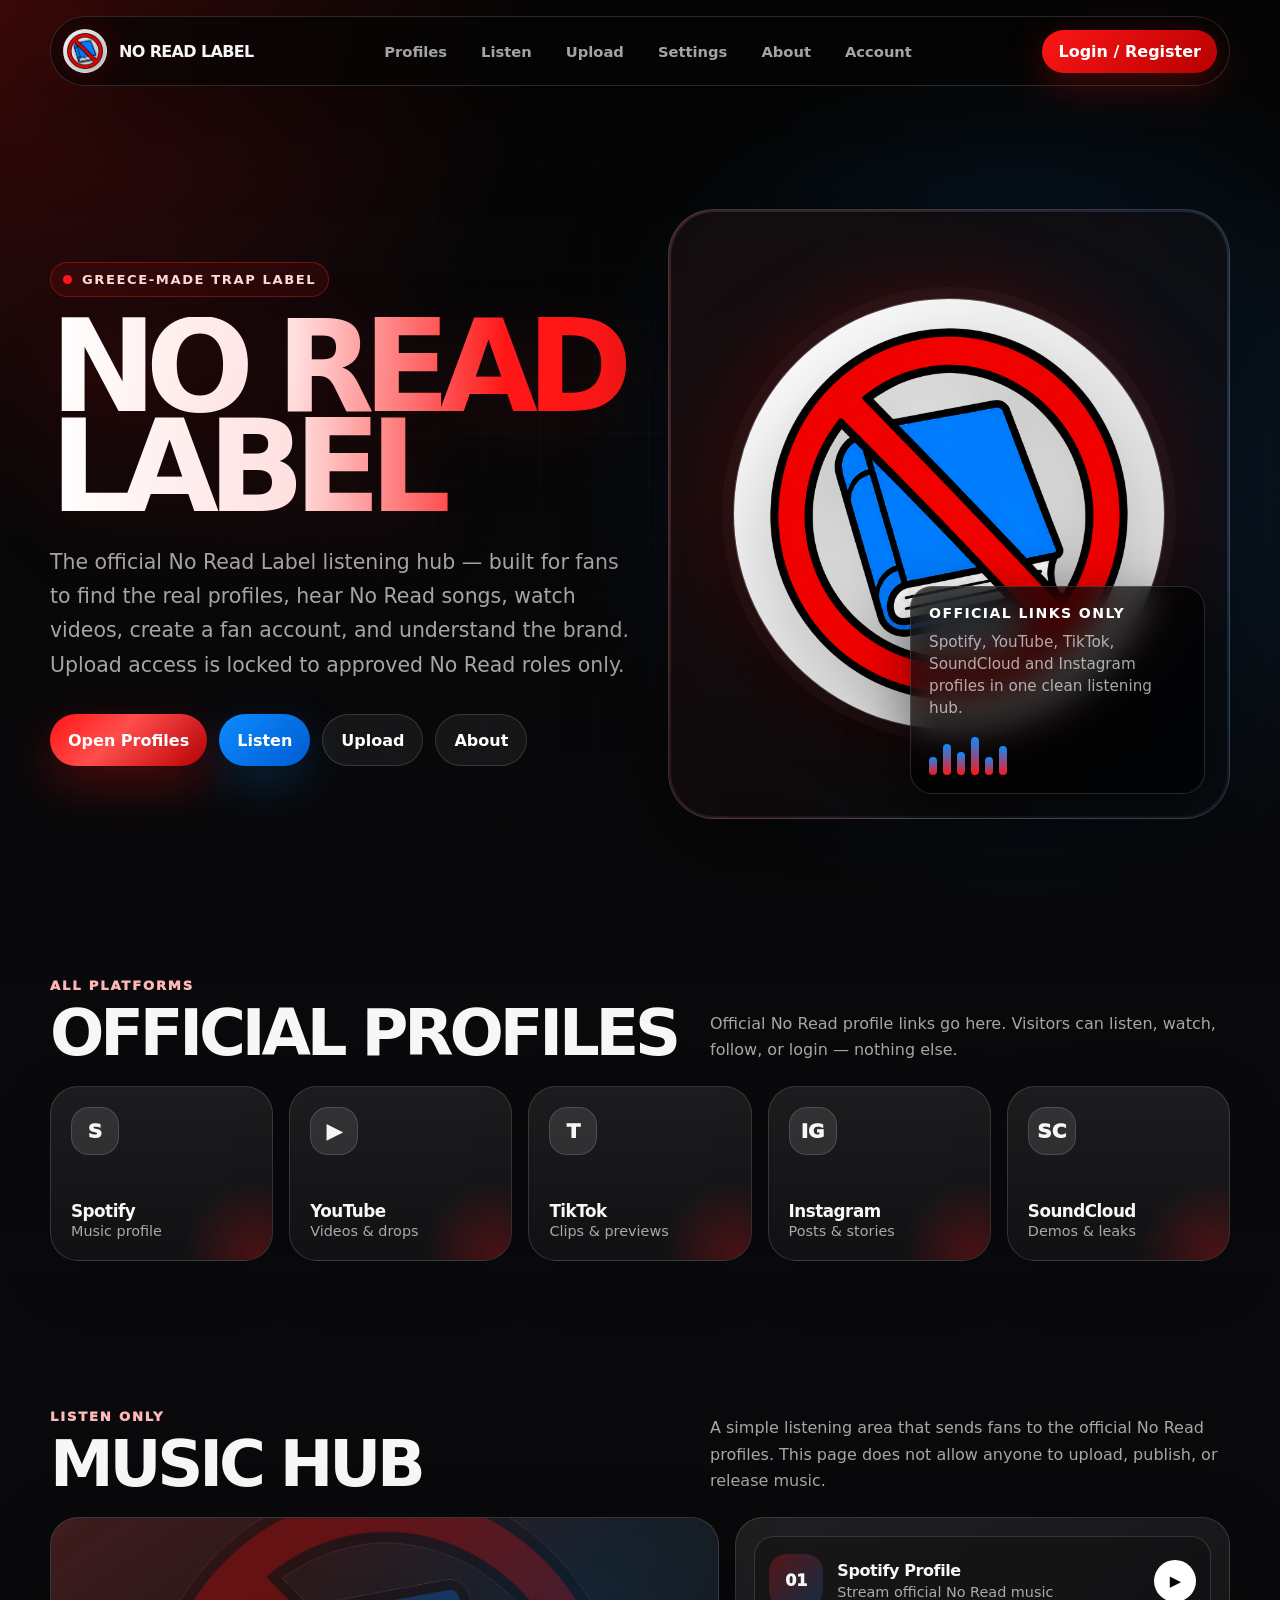
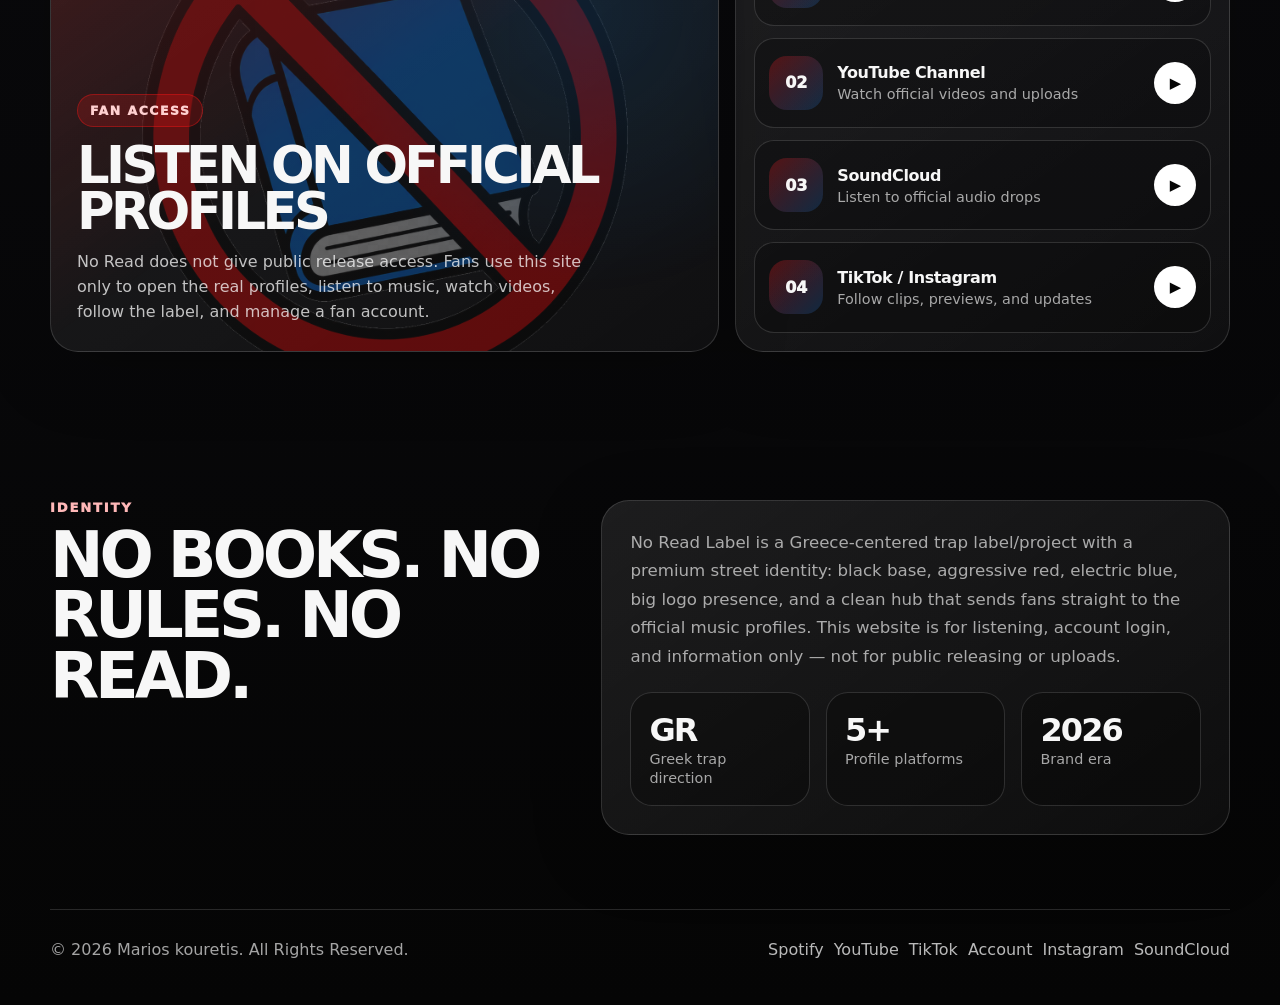
==== index.html @ b24e2988 "Initial commit" ====
<!DOCTYPE html>
<html lang="en">
<head>
  <meta charset="UTF-8" />
  <meta name="viewport" content="width=device-width, initial-scale=1.0" />
  <title>No Read Label — Official</title>
  <meta name="description" content="No Read Label — Greek trap music label. Music, videos, listening links, about info, and fan accounts." />
  <style>
    :root {
      --bg: #050505;
      --bg-2: #0d0d10;
      --panel: rgba(255, 255, 255, 0.06);
      --panel-strong: rgba(255, 255, 255, 0.10);
      --text: #f7f7f7;
      --muted: rgba(247, 247, 247, 0.66);
      --line: rgba(255, 255, 255, 0.14);
      --red: #ff1616;
      --red-2: #b60000;
      --blue: #0c8cff;
      --blue-2: #005bd1;
      --shadow: 0 25px 90px rgba(0, 0, 0, 0.5);
      --radius: 28px;
      --max: 1180px;
    }

    * {
      box-sizing: border-box;
      margin: 0;
      padding: 0;
    }

    html {
      scroll-behavior: smooth;
    }

    body {
      min-height: 100vh;
      font-family: Inter, ui-sans-serif, system-ui, -apple-system, BlinkMacSystemFont, "Segoe UI", sans-serif;
      background:
        radial-gradient(circle at top left, rgba(255, 22, 22, 0.22), transparent 34rem),
        radial-gradient(circle at 80% 18%, rgba(12, 140, 255, 0.20), transparent 28rem),
        linear-gradient(180deg, #050505 0%, #0a0a0d 48%, #050505 100%);
      color: var(--text);
      overflow-x: hidden;
    }

    body::before {
      content: "";
      position: fixed;
      inset: 0;
      pointer-events: none;
      background:
        linear-gradient(rgba(255,255,255,0.03) 1px, transparent 1px),
        linear-gradient(90deg, rgba(255,255,255,0.03) 1px, transparent 1px);
      background-size: 54px 54px;
      mask-image: radial-gradient(circle at center, black 0%, transparent 74%);
      opacity: 0.75;
    }

    a {
      color: inherit;
      text-decoration: none;
    }

    .site-shell {
      width: min(var(--max), calc(100% - 32px));
      margin: 0 auto;
      position: relative;
      z-index: 1;
    }

    .nav {
      position: sticky;
      top: 16px;
      z-index: 30;
      display: flex;
      align-items: center;
      justify-content: space-between;
      gap: 18px;
      margin-top: 16px;
      padding: 12px;
      border: 1px solid var(--line);
      border-radius: 999px;
      background: rgba(5, 5, 5, 0.72);
      box-shadow: var(--shadow);
      backdrop-filter: blur(18px);
    }

    .brand {
      display: flex;
      align-items: center;
      gap: 12px;
      font-weight: 900;
      letter-spacing: -0.04em;
      text-transform: uppercase;
    }

    .brand-mark {
      width: 44px;
      height: 44px;
      display: grid;
      place-items: center;
      overflow: hidden;
      border-radius: 50%;
      background: linear-gradient(135deg, rgba(255,255,255,0.95), rgba(255,255,255,0.72));
      border: 1px solid rgba(255, 255, 255, 0.28);
      box-shadow: 0 0 35px rgba(255, 22, 22, 0.20);
    }

    .brand-mark img {
      width: 88%;
      height: 88%;
      object-fit: contain;
    }

    .nav-links {
      display: flex;
      align-items: center;
      gap: 6px;
    }

    .nav-links a {
      padding: 11px 14px;
      border-radius: 999px;
      color: var(--muted);
      font-size: 0.92rem;
      font-weight: 700;
      transition: 180ms ease;
    }

    .nav-links a:hover {
      color: #fff;
      background: var(--panel-strong);
    }

    .nav-cta {
      padding: 12px 16px;
      border-radius: 999px;
      background: linear-gradient(135deg, var(--red), var(--red-2));
      color: white;
      font-weight: 900;
      box-shadow: 0 12px 40px rgba(255, 22, 22, 0.27);
    }

    .hero {
      min-height: calc(100vh - 82px);
      display: grid;
      grid-template-columns: 1.02fr 0.98fr;
      align-items: center;
      gap: 34px;
      padding: 84px 0 46px;
    }

    .eyebrow {
      display: inline-flex;
      align-items: center;
      gap: 10px;
      width: fit-content;
      margin-bottom: 20px;
      padding: 9px 12px;
      border: 1px solid rgba(255, 22, 22, 0.40);
      border-radius: 999px;
      background: rgba(255, 22, 22, 0.09);
      color: #ffd8d8;
      font-size: 0.82rem;
      font-weight: 900;
      letter-spacing: 0.12em;
      text-transform: uppercase;
    }

    .pulse {
      width: 9px;
      height: 9px;
      border-radius: 50%;
      background: var(--red);
      box-shadow: 0 0 0 0 rgba(255, 22, 22, 0.65);
      animation: pulse 1.8s infinite;
    }

    @keyframes pulse {
      70% { box-shadow: 0 0 0 13px rgba(255, 22, 22, 0); }
      100% { box-shadow: 0 0 0 0 rgba(255, 22, 22, 0); }
    }

    h1 {
      font-size: clamp(4rem, 10vw, 9rem);
      line-height: 0.78;
      letter-spacing: -0.09em;
      text-transform: uppercase;
      text-wrap: balance;
    }

    .hero h1 span {
      display: block;
      background: linear-gradient(90deg, #fff, #ffdfdf 42%, #ff1717 78%);
      -webkit-background-clip: text;
      background-clip: text;
      color: transparent;
      filter: drop-shadow(0 18px 35px rgba(255, 22, 22, 0.10));
    }

    .hero-copy {
      max-width: 650px;
      margin-top: 28px;
      color: var(--muted);
      font-size: clamp(1.05rem, 2vw, 1.28rem);
      line-height: 1.68;
    }

    .hero-actions {
      display: flex;
      flex-wrap: wrap;
      gap: 12px;
      margin-top: 32px;
    }

    .btn {
      display: inline-flex;
      align-items: center;
      justify-content: center;
      gap: 10px;
      min-height: 52px;
      padding: 0 18px;
      border: 1px solid var(--line);
      border-radius: 999px;
      background: var(--panel);
      color: #fff;
      font-weight: 900;
      transition: transform 180ms ease, background 180ms ease, border 180ms ease;
    }

    .btn:hover {
      transform: translateY(-2px);
      background: var(--panel-strong);
      border-color: rgba(255, 255, 255, 0.24);
    }

    .btn.primary {
      border: 0;
      background: linear-gradient(135deg, var(--red), #ff4d4d 42%, var(--red-2));
      box-shadow: 0 18px 48px rgba(255, 22, 22, 0.28);
    }

    .btn.blue {
      border: 0;
      background: linear-gradient(135deg, var(--blue), var(--blue-2));
      box-shadow: 0 18px 48px rgba(12, 140, 255, 0.20);
    }

    .hero-card {
      position: relative;
      min-height: 610px;
      display: grid;
      place-items: center;
      padding: 28px;
      border: 1px solid var(--line);
      border-radius: calc(var(--radius) + 18px);
      background:
        linear-gradient(135deg, rgba(255,255,255,0.10), rgba(255,255,255,0.025)),
        radial-gradient(circle at 50% 35%, rgba(255, 22, 22, 0.21), transparent 25rem);
      box-shadow: var(--shadow);
      overflow: hidden;
    }

    .hero-card::before {
      content: "";
      position: absolute;
      inset: -35%;
      background: conic-gradient(from 180deg, transparent, rgba(255, 22, 22, 0.24), transparent, rgba(12, 140, 255, 0.20), transparent);
      animation: spin 11s linear infinite;
      opacity: 0.8;
    }

    .hero-card::after {
      content: "";
      position: absolute;
      inset: 2px;
      border-radius: calc(var(--radius) + 16px);
      background: rgba(8, 8, 10, 0.78);
      backdrop-filter: blur(10px);
    }

    @keyframes spin {
      to { transform: rotate(360deg); }
    }

    .logo-stage {
      position: relative;
      z-index: 2;
      width: min(430px, 84vw);
      aspect-ratio: 1;
      display: grid;
      place-items: center;
      border-radius: 50%;
      background:
        radial-gradient(circle at 30% 25%, #ffffff, #eeeeee 48%, #cfcfcf 100%);
      box-shadow:
        0 0 0 12px rgba(255,255,255,0.03),
        0 0 0 1px rgba(255,255,255,0.20),
        0 40px 100px rgba(0,0,0,0.58),
        0 0 90px rgba(255, 22, 22, 0.24);
    }

    .logo-stage img {
      width: 88%;
      height: 88%;
      object-fit: contain;
      filter: drop-shadow(0 20px 30px rgba(0,0,0,0.22));
    }

    .tag-card {
      position: absolute;
      z-index: 4;
      right: 24px;
      bottom: 24px;
      width: min(295px, calc(100% - 48px));
      padding: 18px;
      border: 1px solid var(--line);
      border-radius: 22px;
      background: rgba(0, 0, 0, 0.68);
      backdrop-filter: blur(18px);
      box-shadow: 0 18px 60px rgba(0,0,0,0.45);
    }

    .tag-card strong {
      display: block;
      font-size: 0.88rem;
      color: #fff;
      text-transform: uppercase;
      letter-spacing: 0.1em;
      margin-bottom: 10px;
    }

    .tag-card p {
      color: var(--muted);
      line-height: 1.45;
      font-size: 0.95rem;
    }

    .equalizer {
      display: flex;
      align-items: end;
      gap: 6px;
      height: 42px;
      margin-top: 14px;
    }

    .equalizer i {
      width: 8px;
      height: 18px;
      border-radius: 999px;
      background: linear-gradient(180deg, var(--blue), var(--red));
      animation: bounce 1.1s ease-in-out infinite;
    }

    .equalizer i:nth-child(2) { animation-delay: 0.1s; height: 31px; }
    .equalizer i:nth-child(3) { animation-delay: 0.2s; height: 23px; }
    .equalizer i:nth-child(4) { animation-delay: 0.3s; height: 38px; }
    .equalizer i:nth-child(5) { animation-delay: 0.4s; height: 18px; }
    .equalizer i:nth-child(6) { animation-delay: 0.5s; height: 29px; }

    @keyframes bounce {
      0%, 100% { transform: scaleY(0.45); opacity: 0.65; }
      50% { transform: scaleY(1.05); opacity: 1; }
    }

    section {
      padding: 74px 0;
    }

    .section-head {
      display: flex;
      align-items: end;
      justify-content: space-between;
      gap: 24px;
      margin-bottom: 22px;
    }

    .section-kicker {
      margin-bottom: 10px;
      color: #ffb8b8;
      font-size: 0.82rem;
      font-weight: 1000;
      letter-spacing: 0.14em;
      text-transform: uppercase;
    }

    h2 {
      font-size: clamp(2.15rem, 5vw, 4.3rem);
      line-height: 0.95;
      letter-spacing: -0.065em;
      text-transform: uppercase;
    }

    .section-sub {
      max-width: 520px;
      color: var(--muted);
      line-height: 1.65;
    }

    .grid {
      display: grid;
      gap: 16px;
    }

    .profiles {
      grid-template-columns: repeat(5, 1fr);
    }

    .profile-card {
      min-height: 175px;
      display: flex;
      flex-direction: column;
      justify-content: space-between;
      padding: 20px;
      border: 1px solid var(--line);
      border-radius: var(--radius);
      background: linear-gradient(180deg, rgba(255,255,255,0.08), rgba(255,255,255,0.03));
      box-shadow: 0 18px 60px rgba(0,0,0,0.18);
      transition: 180ms ease;
      overflow: hidden;
      position: relative;
    }

    .profile-card::after {
      content: "";
      position: absolute;
      width: 150px;
      height: 150px;
      right: -60px;
      bottom: -70px;
      border-radius: 50%;
      background: radial-gradient(circle, rgba(255, 22, 22, 0.24), transparent 70%);
    }

    .profile-card:hover {
      transform: translateY(-4px);
      border-color: rgba(255,255,255,0.30);
      background: linear-gradient(180deg, rgba(255,255,255,0.12), rgba(255,255,255,0.04));
    }

    .profile-icon {
      width: 48px;
      height: 48px;
      display: grid;
      place-items: center;
      border-radius: 18px;
      background: rgba(255,255,255,0.10);
      border: 1px solid var(--line);
      font-size: 1.25rem;
      font-weight: 1000;
    }

    .profile-card h3 {
      font-size: 1.05rem;
      letter-spacing: -0.03em;
    }

    .profile-card span {
      color: var(--muted);
      font-size: 0.9rem;
    }

    .release-grid {
      grid-template-columns: 1.15fr 0.85fr;
      align-items: stretch;
    }

    .release-main,
    .release-list,
    .about-panel,
    .booking-panel {
      border: 1px solid var(--line);
      border-radius: var(--radius);
      background: linear-gradient(145deg, rgba(255,255,255,0.09), rgba(255,255,255,0.035));
      box-shadow: 0 18px 70px rgba(0,0,0,0.22);
    }

    .release-main {
      min-height: 435px;
      display: grid;
      align-content: end;
      padding: 26px;
      overflow: hidden;
      position: relative;
    }

    .release-main::before {
      content: "";
      position: absolute;
      inset: 0;
      background:
        linear-gradient(145deg, rgba(255,22,22,0.48), transparent 48%),
        radial-gradient(circle at 80% 22%, rgba(12,140,255,0.35), transparent 18rem),
        url("assets/no-read-logo.png");
      background-repeat: no-repeat;
      background-size: cover, cover, 74%;
      background-position: center, center, center;
      opacity: 0.32;
      filter: saturate(1.12);
    }

    .release-main > * {
      position: relative;
      z-index: 1;
    }

    .release-badge {
      width: fit-content;
      padding: 8px 12px;
      border-radius: 999px;
      background: rgba(255, 22, 22, 0.18);
      border: 1px solid rgba(255, 22, 22, 0.38);
      color: #ffd1d1;
      font-size: 0.78rem;
      font-weight: 1000;
      letter-spacing: 0.12em;
      text-transform: uppercase;
      margin-bottom: 15px;
    }

    .release-main h3 {
      max-width: 560px;
      font-size: clamp(2.1rem, 4vw, 4.6rem);
      line-height: 0.9;
      letter-spacing: -0.07em;
      text-transform: uppercase;
    }

    .release-main p {
      max-width: 510px;
      margin-top: 16px;
      color: rgba(255,255,255,0.74);
      line-height: 1.55;
    }

    .release-list {
      padding: 18px;
      display: grid;
      gap: 12px;
    }

    .track {
      display: grid;
      grid-template-columns: 54px 1fr auto;
      align-items: center;
      gap: 14px;
      padding: 14px;
      border: 1px solid var(--line);
      border-radius: 20px;
      background: rgba(0,0,0,0.22);
    }

    .track-number {
      width: 54px;
      height: 54px;
      display: grid;
      place-items: center;
      border-radius: 18px;
      background: linear-gradient(135deg, rgba(255,22,22,0.28), rgba(12,140,255,0.20));
      font-weight: 1000;
    }

    .track h4 {
      font-size: 1rem;
      letter-spacing: -0.025em;
    }

    .track p {
      color: var(--muted);
      font-size: 0.9rem;
      margin-top: 4px;
    }

    .play {
      width: 42px;
      height: 42px;
      display: grid;
      place-items: center;
      border-radius: 50%;
      background: #fff;
      color: #050505;
      font-size: 0.85rem;
      font-weight: 1000;
    }

    .about-grid {
      grid-template-columns: 0.92fr 1.08fr;
    }

    .about-panel {
      padding: 28px;
    }

    .about-panel p {
      color: var(--muted);
      line-height: 1.72;
      font-size: 1.04rem;
    }

    .stats {
      grid-template-columns: repeat(3, 1fr);
      margin-top: 20px;
    }

    .stat {
      padding: 18px;
      border-radius: 22px;
      background: rgba(0,0,0,0.28);
      border: 1px solid var(--line);
    }

    .stat strong {
      display: block;
      font-size: 2rem;
      letter-spacing: -0.06em;
    }

    .stat span {
      color: var(--muted);
      font-size: 0.9rem;
    }

    .roster {
      grid-template-columns: repeat(3, 1fr);
    }

    .artist {
      min-height: 260px;
      padding: 20px;
      border: 1px solid var(--line);
      border-radius: var(--radius);
      background:
        linear-gradient(180deg, rgba(255,255,255,0.10), rgba(255,255,255,0.03)),
        radial-gradient(circle at 30% 20%, rgba(255,22,22,0.18), transparent 13rem);
      display: flex;
      flex-direction: column;
      justify-content: end;
      overflow: hidden;
      position: relative;
    }

    .artist::before {
      content: "";
      position: absolute;
      top: 18px;
      right: 18px;
      width: 82px;
      height: 82px;
      border-radius: 50%;
      background: rgba(255,255,255,0.95) url("assets/no-read-logo.png") center/78% no-repeat;
      opacity: 0.9;
    }

    .artist h3 {
      font-size: 1.55rem;
      letter-spacing: -0.045em;
    }

    .artist p {
      margin-top: 8px;
      color: var(--muted);
      line-height: 1.5;
    }

    .booking-panel {
      padding: 28px;
      display: grid;
      grid-template-columns: 1fr 1fr;
      gap: 18px;
      align-items: center;
      overflow: hidden;
      position: relative;
    }

    .booking-panel::after {
      content: "NO READ";
      position: absolute;
      right: -18px;
      bottom: -14px;
      color: rgba(255,255,255,0.035);
      font-size: clamp(4rem, 11vw, 9rem);
      font-weight: 1000;
      letter-spacing: -0.09em;
      pointer-events: none;
    }

    .booking-panel p {
      color: var(--muted);
      line-height: 1.68;
      margin-top: 14px;
    }

    .form {
      display: grid;
      gap: 12px;
      position: relative;
      z-index: 1;
    }

    input,
    textarea {
      width: 100%;
      border: 1px solid var(--line);
      border-radius: 18px;
      background: rgba(0,0,0,0.34);
      color: #fff;
      font: inherit;
      padding: 15px 16px;
      outline: none;
    }

    input:focus,
    textarea:focus {
      border-color: rgba(255,22,22,0.60);
      box-shadow: 0 0 0 4px rgba(255,22,22,0.10);
    }

    textarea {
      min-height: 120px;
      resize: vertical;
    }

    .footer {
      padding: 30px 0 46px;
      color: var(--muted);
      border-top: 1px solid var(--line);
    }

    .footer-inner {
      display: flex;
      justify-content: space-between;
      gap: 18px;
      align-items: center;
    }

    .mini-links {
      display: flex;
      flex-wrap: wrap;
      gap: 10px;
    }

    .mini-links a {
      color: rgba(255,255,255,0.72);
    }

    @media (max-width: 980px) {
      .hero,
      .release-grid,
      .about-grid,
      .booking-panel {
        grid-template-columns: 1fr;
      }

      .hero {
        padding-top: 60px;
      }

      .hero-card {
        min-height: 520px;
      }

      .profiles {
        grid-template-columns: repeat(2, 1fr);
      }

      .roster {
        grid-template-columns: 1fr;
      }
    }

    @media (max-width: 680px) {
      .site-shell {
        width: min(100% - 22px, var(--max));
      }

      .nav {
        align-items: flex-start;
        border-radius: 26px;
      }

      .nav-links {
        display: none;
      }

      .brand span {
        font-size: 0.94rem;
      }

      .hero {
        min-height: auto;
        padding: 54px 0 26px;
      }

      h1 {
        font-size: clamp(3.4rem, 17vw, 5.4rem);
      }

      .hero-card {
        min-height: 430px;
        padding: 16px;
      }

      .tag-card {
        position: relative;
        right: auto;
        bottom: auto;
        width: 100%;
        margin-top: 20px;
      }

      .logo-stage {
        width: min(315px, 80vw);
      }

      .profiles,
      .stats {
        grid-template-columns: 1fr;
      }

      .section-head {
        display: block;
      }

      .section-sub {
        margin-top: 14px;
      }

      .track {
        grid-template-columns: 48px 1fr;
      }

      .play {
        display: none;
      }

      .footer-inner {
        display: grid;
      }
    }
  </style>
</head>
<body>
  <div class="site-shell">
    <nav class="nav" aria-label="Main navigation">
      <a class="brand" href="#top">
        <span class="brand-mark"><img src="assets/no-read-logo.png" alt="No Read logo"></span>
        <span>No Read Label</span>
      </a>

      <div class="nav-links">
        <a href="#profiles">Profiles</a>
        <a href="music.html">Listen</a>
        <a href="upload.html">Upload</a>
        <a href="settings.html">Settings</a>
        <a href="#about">About</a>
        <a id="navAccountLink" href="login.html">Account</a>
      </div>

      <a id="navAuthCta" class="nav-cta" href="login.html">Login / Register</a>
    </nav>

    <main id="top">
      <section class="hero">
        <div>
          <div class="eyebrow"><span class="pulse"></span> Greece-made trap label</div>
          <h1><span>No Read</span><span>Label</span></h1>
          <p class="hero-copy">
            The official No Read Label listening hub — built for fans to find the real profiles, hear No Read songs, watch videos, create a fan account, and understand the brand. Upload access is locked to approved No Read roles only.
          </p>
          <div class="hero-actions">
            <a class="btn primary" href="#profiles">Open Profiles</a>
            <a class="btn blue" href="music.html">Listen</a>
            <a class="btn" href="upload.html">Upload</a>
            <a class="btn" href="#about">About</a>
          </div>
        </div>

        <div class="hero-card" aria-label="No Read logo showcase">
          <div class="logo-stage">
            <img src="assets/no-read-logo.png" alt="No Read logo">
          </div>

          <aside class="tag-card">
            <strong>Official links only</strong>
            <p>Spotify, YouTube, TikTok, SoundCloud and Instagram profiles in one clean listening hub.</p>
            <div class="equalizer" aria-hidden="true">
              <i></i><i></i><i></i><i></i><i></i><i></i>
            </div>
          </aside>
        </div>
      </section>

      <section id="profiles">
        <div class="section-head">
          <div>
            <div class="section-kicker">All platforms</div>
            <h2>Official Profiles</h2>
          </div>
          <p class="section-sub">Official No Read profile links go here. Visitors can listen, watch, follow, or login — nothing else.</p>
        </div>

        <div class="grid profiles">
          <a class="profile-card" href="#" aria-label="No Read on Spotify">
            <div class="profile-icon">S</div>
            <div>
              <h3>Spotify</h3>
              <span>Music profile</span>
            </div>
          </a>

          <a class="profile-card" href="https://www.youtube.com/@noreadlabel" target="_blank" rel="noopener noreferrer" aria-label="No Read on YouTube">
            <div class="profile-icon">▶</div>
            <div>
              <h3>YouTube</h3>
              <span>Videos & drops</span>
            </div>
          </a>

          <a class="profile-card" href="https://www.tiktok.com/@noreadlabel" target="_blank" rel="noopener noreferrer" aria-label="No Read on TikTok">
            <div class="profile-icon">T</div>
            <div>
              <h3>TikTok</h3>
              <span>Clips & previews</span>
            </div>
          </a>

          <a class="profile-card" href="#" aria-label="No Read on Instagram">
            <div class="profile-icon">IG</div>
            <div>
              <h3>Instagram</h3>
              <span>Posts & stories</span>
            </div>
          </a>

          <a class="profile-card" href="#" aria-label="No Read on SoundCloud">
            <div class="profile-icon">SC</div>
            <div>
              <h3>SoundCloud</h3>
              <span>Demos & leaks</span>
            </div>
          </a>
        </div>
      </section>

      <section id="music">
        <div class="section-head">
          <div>
            <div class="section-kicker">Listen only</div>
            <h2>Music Hub</h2>
          </div>
          <p class="section-sub">A simple listening area that sends fans to the official No Read profiles. This page does not allow anyone to upload, publish, or release music.</p>
        </div>

        <div class="grid release-grid">
          <article class="release-main">
            <div class="release-badge">Fan access</div>
            <h3>Listen on official profiles</h3>
            <p>No Read does not give public release access. Fans use this site only to open the real profiles, listen to music, watch videos, follow the label, and manage a fan account.</p>
          </article>

          <div class="release-list">
            <article class="track">
              <div class="track-number">01</div>
              <div>
                <h4>Spotify Profile</h4>
                <p>Stream official No Read music</p>
              </div>
              <span class="play">▶</span>
            </article>

            <article class="track">
              <div class="track-number">02</div>
              <div>
                <h4>YouTube Channel</h4>
                <p>Watch official videos and uploads</p>
              </div>
              <span class="play">▶</span>
            </article>

            <article class="track">
              <div class="track-number">03</div>
              <div>
                <h4>SoundCloud</h4>
                <p>Listen to official audio drops</p>
              </div>
              <span class="play">▶</span>
            </article>

            <article class="track">
              <div class="track-number">04</div>
              <div>
                <h4>TikTok / Instagram</h4>
                <p>Follow clips, previews, and updates</p>
              </div>
              <span class="play">▶</span>
            </article>
          </div>
        </div>
      </section>

      <section id="about">
        <div class="grid about-grid">
          <div>
            <div class="section-kicker">Identity</div>
            <h2>No books. No rules. No Read.</h2>
          </div>

          <article class="about-panel">
            <p>
              No Read Label is a Greece-centered trap label/project with a premium street identity: black base, aggressive red, electric blue, big logo presence, and a clean hub that sends fans straight to the official music profiles. This website is for listening, account login, and information only — not for public releasing or uploads.
            </p>

            <div class="grid stats">
              <div class="stat">
                <strong>GR</strong>
                <span>Greek trap direction</span>
              </div>
              <div class="stat">
                <strong>5+</strong>
                <span>Profile platforms</span>
              </div>
              <div class="stat">
                <strong>2026</strong>
                <span>Brand era</span>
              </div>
            </div>
          </article>
        </div>
      </section>
    </main>

    <footer class="footer">
      <div class="footer-inner">
        <p>© 2026 Marios kouretis. All Rights Reserved.</p>
        <div class="mini-links">
          <a href="#profiles">Spotify</a>
          <a href="https://www.youtube.com/@noreadlabel" target="_blank" rel="noopener noreferrer">YouTube</a>
          <a href="https://www.tiktok.com/@noreadlabel" target="_blank" rel="noopener noreferrer">TikTok</a>
          <a id="footerAccountLink" href="login.html">Account</a>
          <a href="#profiles">Instagram</a>
          <a href="#profiles">SoundCloud</a>
        </div>
      </div>
    </footer>
  </div>

  <script src="auth-client.browser.js?v=20260525-1"></script>
  <script>
    (async () => {
      const accountLink = document.getElementById('navAccountLink');
      const footerAccountLink = document.getElementById('footerAccountLink');
      const cta = document.getElementById('navAuthCta');

      const applyLoggedInUi = (user) => {
        const name = window.NoReadAuth.getDisplayName() || (user && (user.username || user.name || user.email)) || 'Account';
        if (accountLink) {
          accountLink.href = 'account.html';
          accountLink.textContent = name;
        }
        if (footerAccountLink) {
          footerAccountLink.href = 'account.html';
          footerAccountLink.textContent = name;
        }
        if (cta) {
          cta.href = 'account.html';
          cta.textContent = name;
          cta.title = 'Open your No Read account';
        }
      };

      const local = await window.NoReadAuth.getSessionState({ verify: false });
      if (local.loggedIn) applyLoggedInUi(local.user);

      const live = await window.NoReadAuth.getSessionState({ verify: true });
      if (live.loggedIn) applyLoggedInUi(live.user);
    })();
  </script>
</body>
</html>
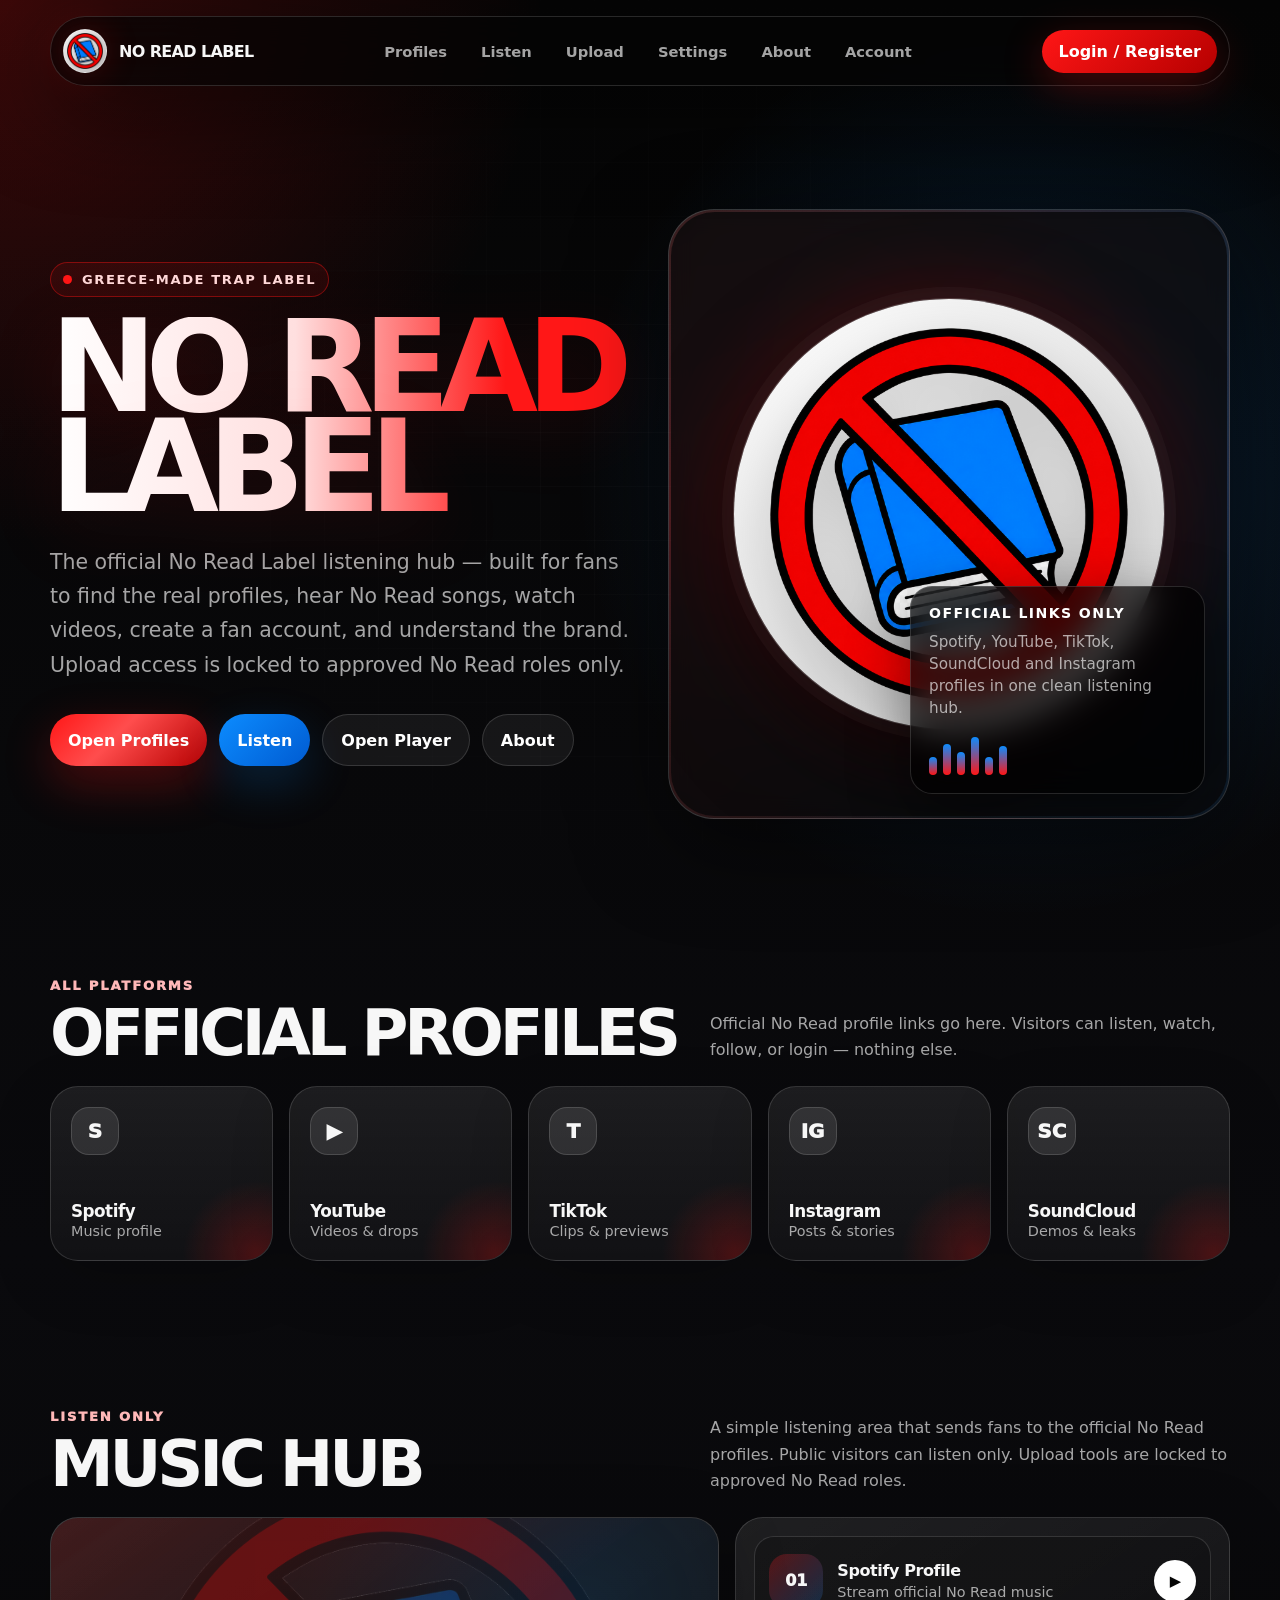
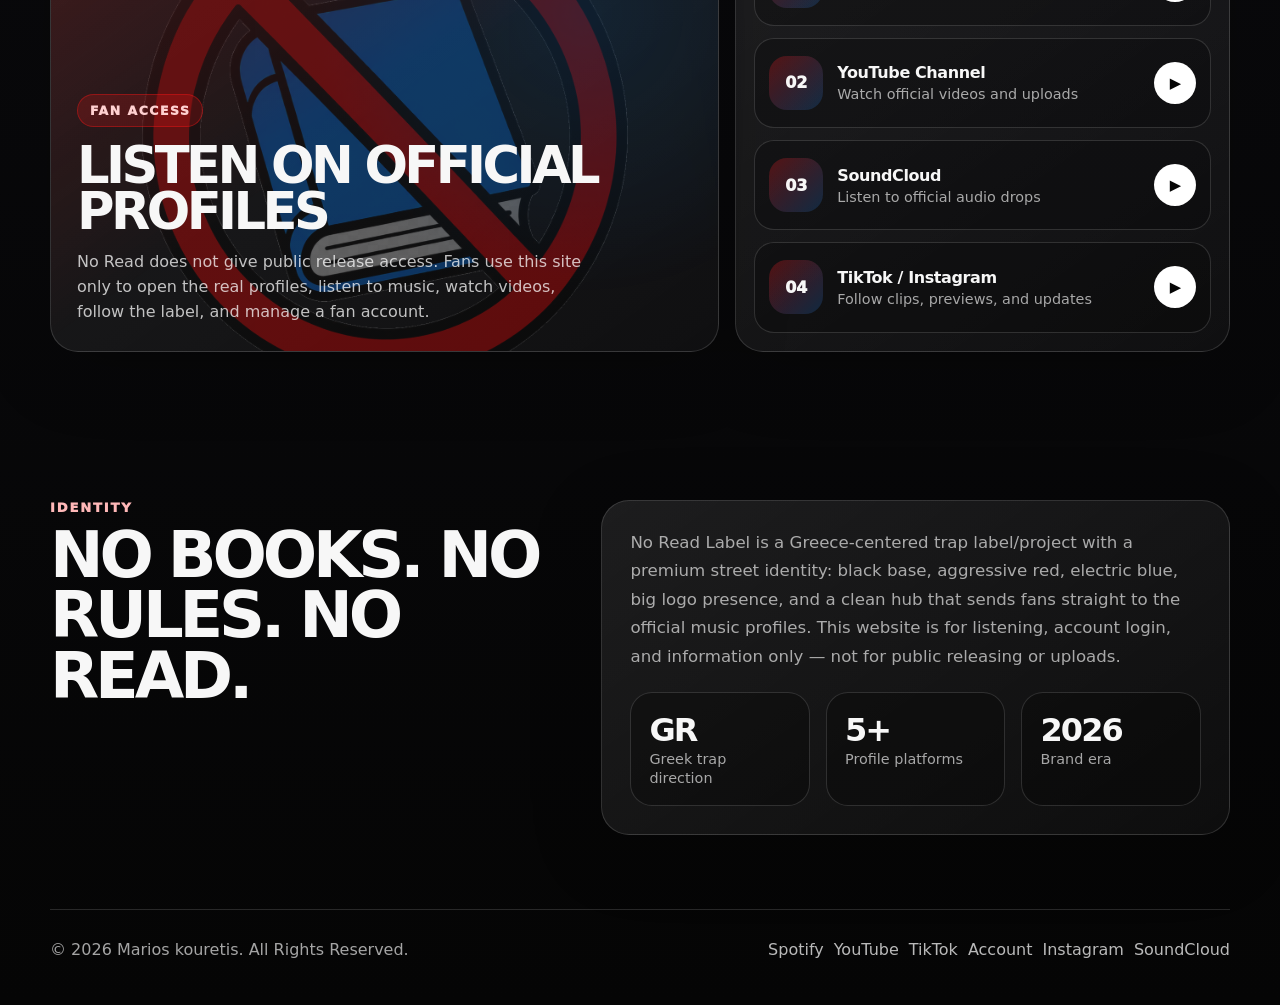
==== commit cbb0e0db: "Update site files" ====
--- a/index.html
+++ b/index.html
@@ -871,7 +871,7 @@
           <div class="hero-actions">
             <a class="btn primary" href="#profiles">Open Profiles</a>
             <a class="btn blue" href="music.html">Listen</a>
-            <a class="btn" href="upload.html">Upload</a>
+            <a class="btn" href="music.html">Open Player</a>
             <a class="btn" href="#about">About</a>
           </div>
         </div>
@@ -925,7 +925,7 @@
             </div>
           </a>
 
-          <a class="profile-card" href="#" aria-label="No Read on Instagram">
+          <a class="profile-card" href="https://www.instagram.com/noreadlabel/" target="_blank" rel="noopener noreferrer" aria-label="No Read on Instagram">
             <div class="profile-icon">IG</div>
             <div>
               <h3>Instagram</h3>
@@ -949,7 +949,7 @@
             <div class="section-kicker">Listen only</div>
             <h2>Music Hub</h2>
           </div>
-          <p class="section-sub">A simple listening area that sends fans to the official No Read profiles. This page does not allow anyone to upload, publish, or release music.</p>
+          <p class="section-sub">A simple listening area that sends fans to the official No Read profiles. Public visitors can listen only. Upload tools are locked to approved No Read roles.</p>
         </div>
 
         <div class="grid release-grid">
@@ -1038,14 +1038,14 @@
           <a href="https://www.youtube.com/@noreadlabel" target="_blank" rel="noopener noreferrer">YouTube</a>
           <a href="https://www.tiktok.com/@noreadlabel" target="_blank" rel="noopener noreferrer">TikTok</a>
           <a id="footerAccountLink" href="login.html">Account</a>
-          <a href="#profiles">Instagram</a>
+          <a href="https://www.instagram.com/noreadlabel/" target="_blank" rel="noopener noreferrer">Instagram</a>
           <a href="#profiles">SoundCloud</a>
         </div>
       </div>
     </footer>
   </div>
 
-  <script src="auth-client.browser.js?v=20260525-1"></script>
+  <script src="auth-client.browser.js?v=20260525-2"></script>
   <script>
     (async () => {
       const accountLink = document.getElementById('navAccountLink');
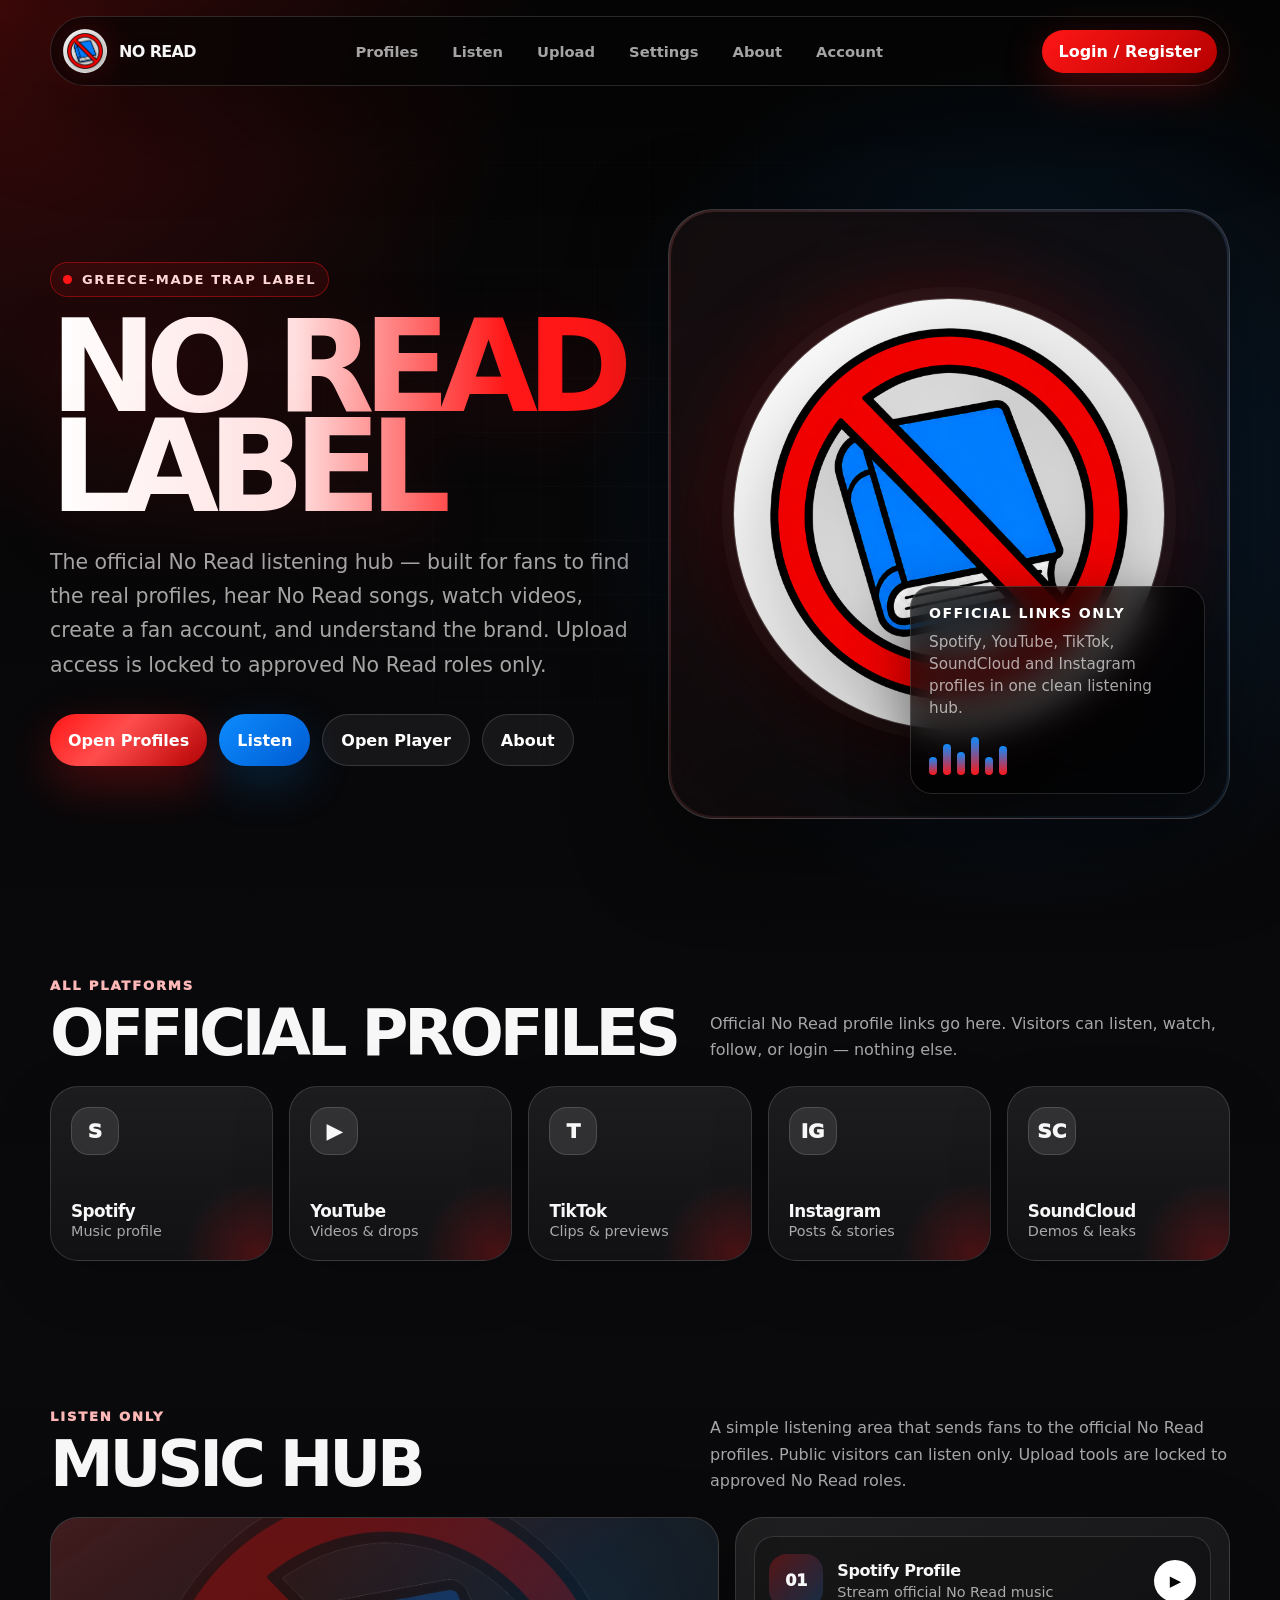
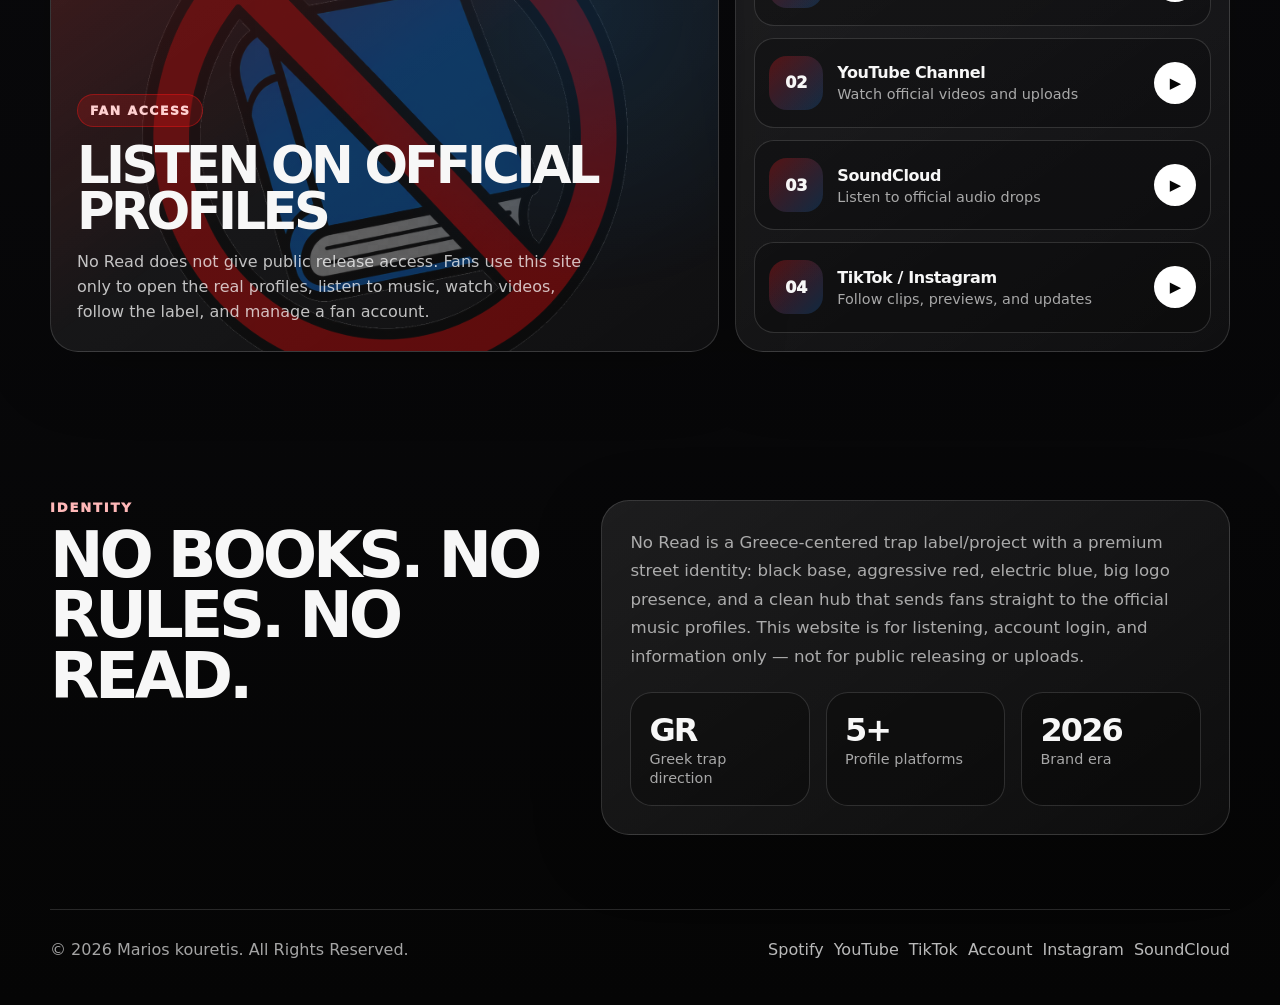
==== commit 4ac92211: "Update title and description for No Read website" ====
--- a/index.html
+++ b/index.html
@@ -3,8 +3,8 @@
 <head>
   <meta charset="UTF-8" />
   <meta name="viewport" content="width=device-width, initial-scale=1.0" />
-  <title>No Read Label — Official</title>
-  <meta name="description" content="No Read Label — Greek trap music label. Music, videos, listening links, about info, and fan accounts." />
+  <title>No Read — Official</title>
+  <meta name="description" content="No Read — Greek trap music label. Music, videos, listening links, about info, and fan accounts." />
   <style>
     :root {
       --bg: #050505;
@@ -845,7 +845,7 @@
     <nav class="nav" aria-label="Main navigation">
       <a class="brand" href="#top">
         <span class="brand-mark"><img src="assets/no-read-logo.png" alt="No Read logo"></span>
-        <span>No Read Label</span>
+        <span>No Read</span>
       </a>
 
       <div class="nav-links">
@@ -866,7 +866,7 @@
           <div class="eyebrow"><span class="pulse"></span> Greece-made trap label</div>
           <h1><span>No Read</span><span>Label</span></h1>
           <p class="hero-copy">
-            The official No Read Label listening hub — built for fans to find the real profiles, hear No Read songs, watch videos, create a fan account, and understand the brand. Upload access is locked to approved No Read roles only.
+            The official No Read listening hub — built for fans to find the real profiles, hear No Read songs, watch videos, create a fan account, and understand the brand. Upload access is locked to approved No Read roles only.
           </p>
           <div class="hero-actions">
             <a class="btn primary" href="#profiles">Open Profiles</a>
@@ -1008,7 +1008,7 @@
 
           <article class="about-panel">
             <p>
-              No Read Label is a Greece-centered trap label/project with a premium street identity: black base, aggressive red, electric blue, big logo presence, and a clean hub that sends fans straight to the official music profiles. This website is for listening, account login, and information only — not for public releasing or uploads.
+              No Read is a Greece-centered trap label/project with a premium street identity: black base, aggressive red, electric blue, big logo presence, and a clean hub that sends fans straight to the official music profiles. This website is for listening, account login, and information only — not for public releasing or uploads.
             </p>
 
             <div class="grid stats">
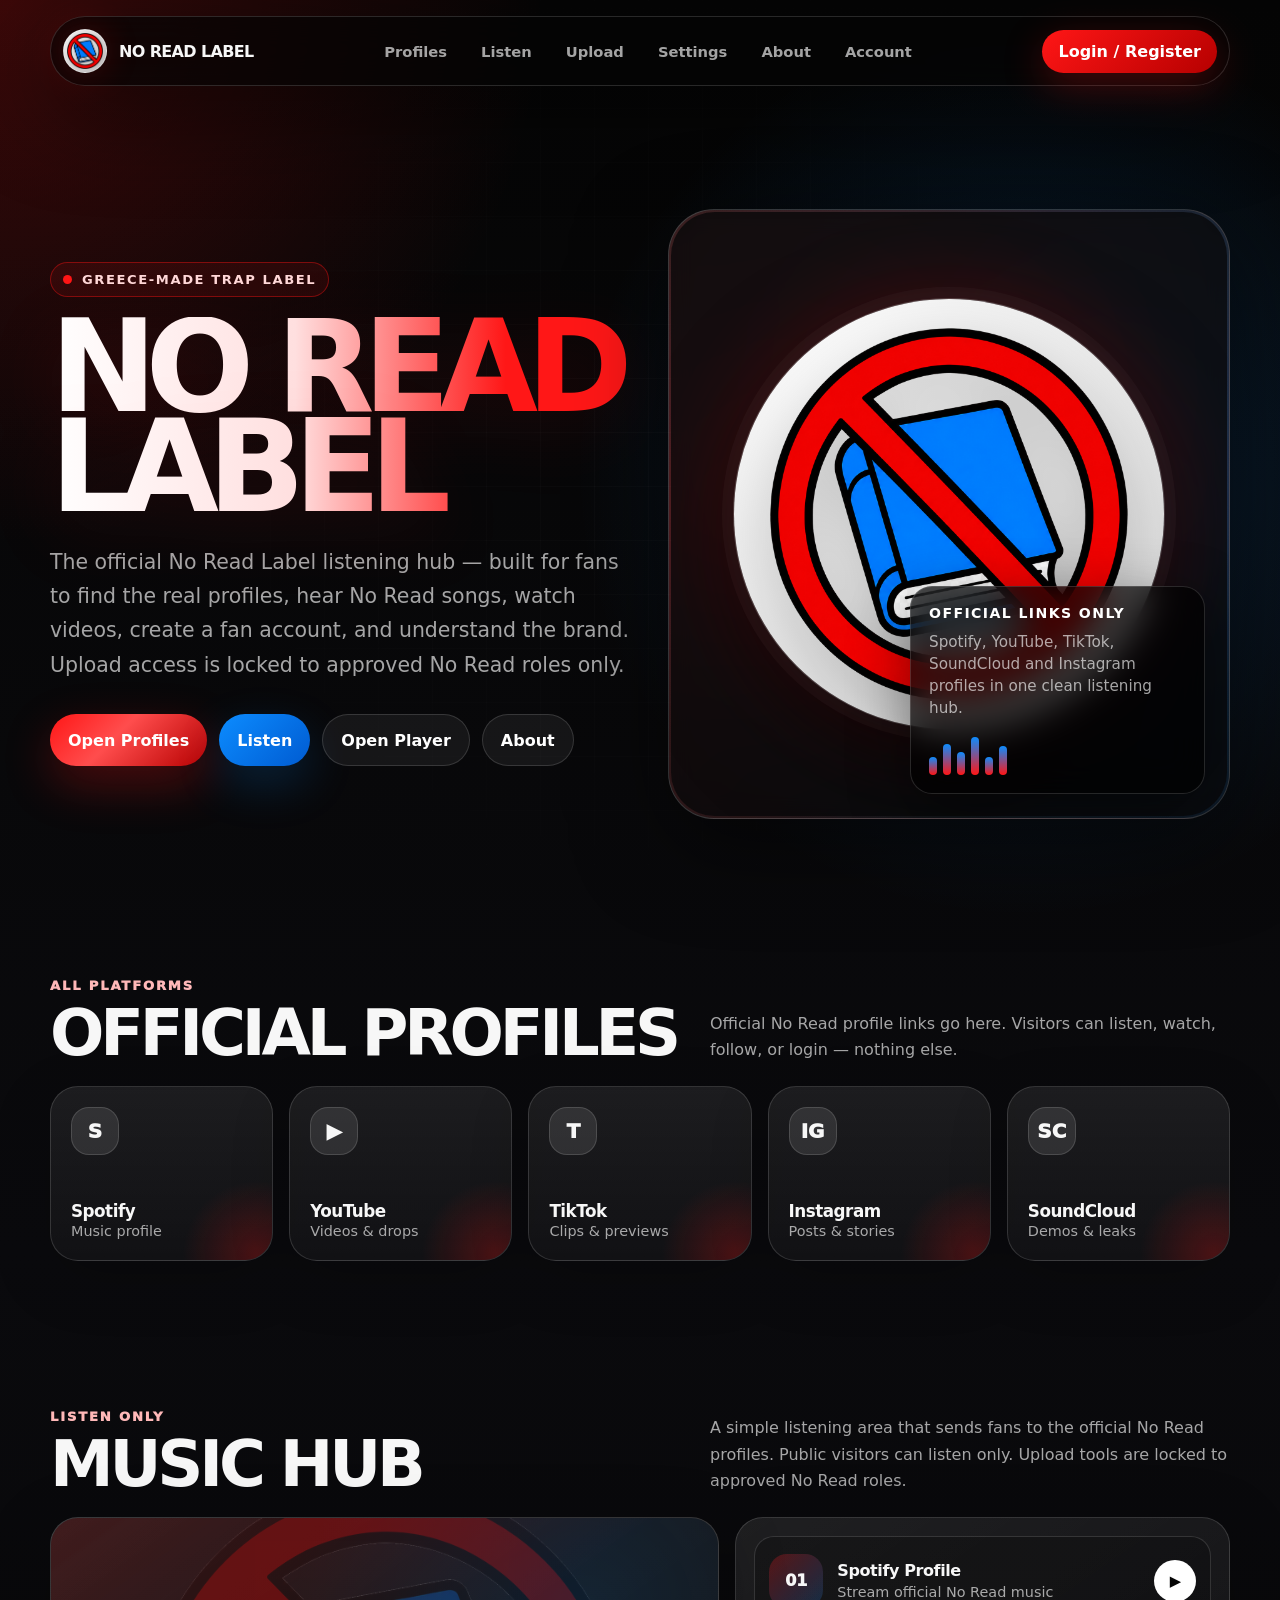
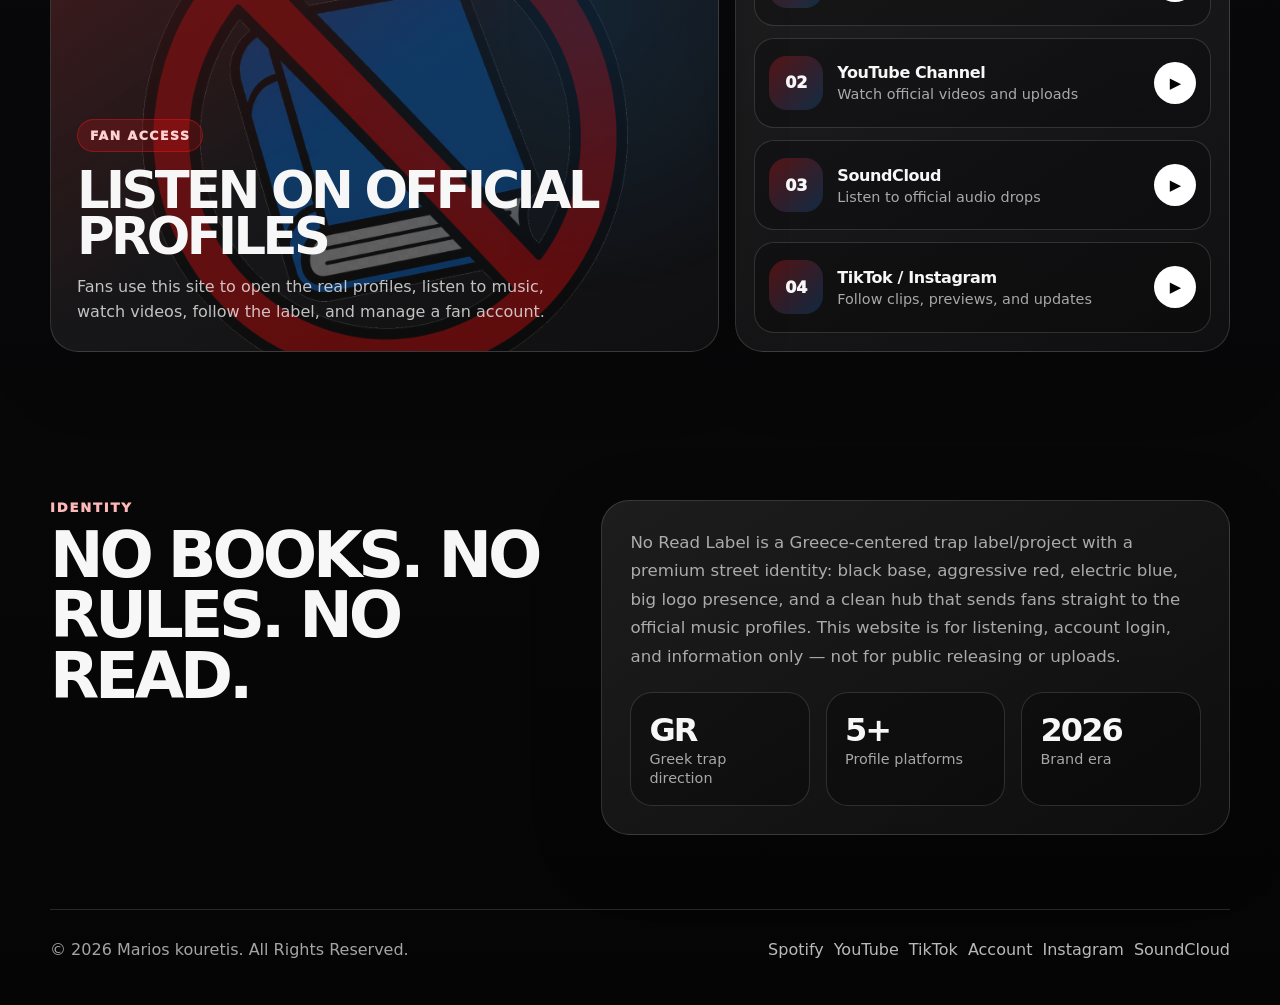
==== commit e085b8d0: "Refactor UI update with owner panel and settings improvements" ====
--- a/index.html
+++ b/index.html
@@ -3,8 +3,8 @@
 <head>
   <meta charset="UTF-8" />
   <meta name="viewport" content="width=device-width, initial-scale=1.0" />
-  <title>No Read — Official</title>
-  <meta name="description" content="No Read — Greek trap music label. Music, videos, listening links, about info, and fan accounts." />
+  <title>No Read Label — Official</title>
+  <meta name="description" content="No Read Label — Greek trap music label. Music, videos, listening links, about info, and fan accounts." />
   <style>
     :root {
       --bg: #050505;
@@ -845,7 +845,7 @@
     <nav class="nav" aria-label="Main navigation">
       <a class="brand" href="#top">
         <span class="brand-mark"><img src="assets/no-read-logo.png" alt="No Read logo"></span>
-        <span>No Read</span>
+        <span>No Read Label</span>
       </a>
 
       <div class="nav-links">
@@ -866,7 +866,7 @@
           <div class="eyebrow"><span class="pulse"></span> Greece-made trap label</div>
           <h1><span>No Read</span><span>Label</span></h1>
           <p class="hero-copy">
-            The official No Read listening hub — built for fans to find the real profiles, hear No Read songs, watch videos, create a fan account, and understand the brand. Upload access is locked to approved No Read roles only.
+            The official No Read Label listening hub — built for fans to find the real profiles, hear No Read songs, watch videos, create a fan account, and understand the brand. Upload access is locked to approved No Read roles only.
           </p>
           <div class="hero-actions">
             <a class="btn primary" href="#profiles">Open Profiles</a>
@@ -956,7 +956,7 @@
           <article class="release-main">
             <div class="release-badge">Fan access</div>
             <h3>Listen on official profiles</h3>
-            <p>No Read does not give public release access. Fans use this site only to open the real profiles, listen to music, watch videos, follow the label, and manage a fan account.</p>
+            <p>Fans use this site to open the real profiles, listen to music, watch videos, follow the label, and manage a fan account.</p>
           </article>
 
           <div class="release-list">
@@ -1008,7 +1008,7 @@
 
           <article class="about-panel">
             <p>
-              No Read is a Greece-centered trap label/project with a premium street identity: black base, aggressive red, electric blue, big logo presence, and a clean hub that sends fans straight to the official music profiles. This website is for listening, account login, and information only — not for public releasing or uploads.
+              No Read Label is a Greece-centered trap label/project with a premium street identity: black base, aggressive red, electric blue, big logo presence, and a clean hub that sends fans straight to the official music profiles. This website is for listening, account login, and information only — not for public releasing or uploads.
             </p>
 
             <div class="grid stats">
@@ -1045,7 +1045,7 @@
     </footer>
   </div>
 
-  <script src="auth-client.browser.js?v=20260525-2"></script>
+  <script src="auth-client.browser.js?v=20260530-1"></script>
   <script>
     (async () => {
       const accountLink = document.getElementById('navAccountLink');
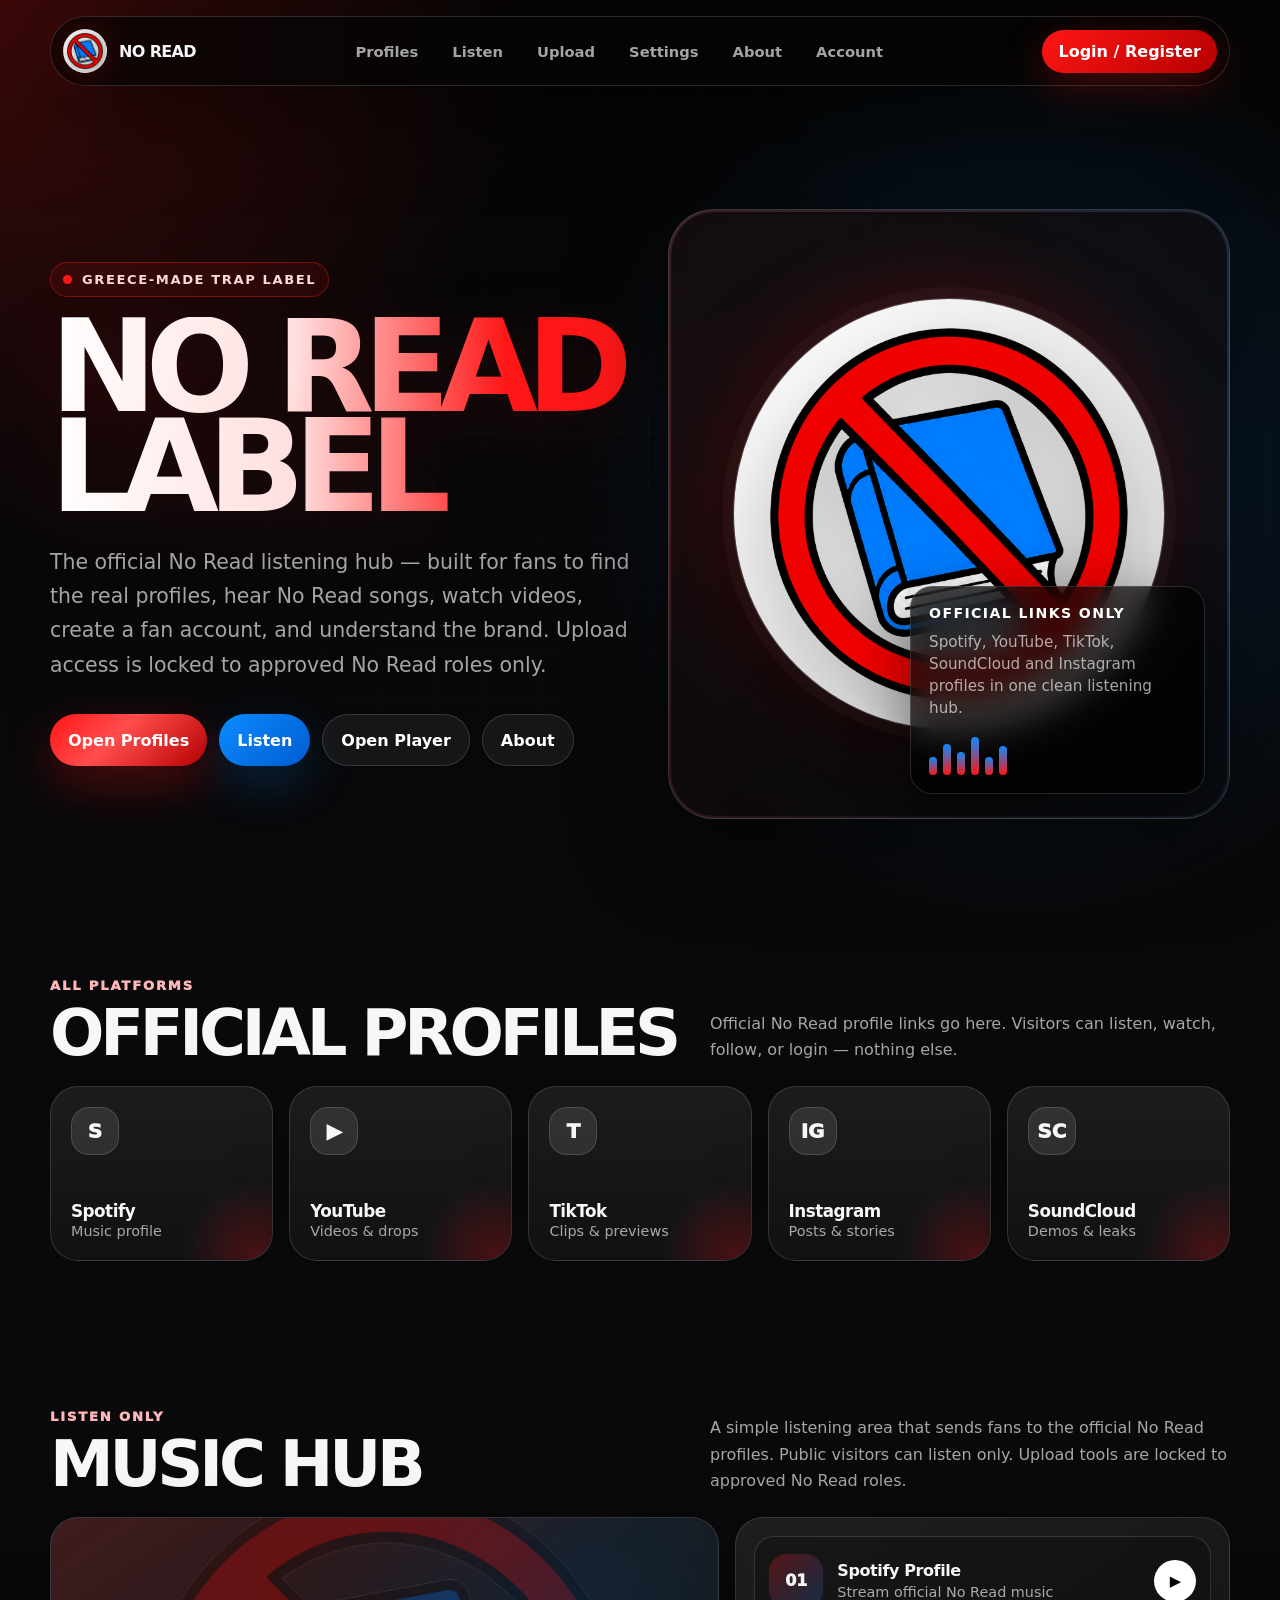
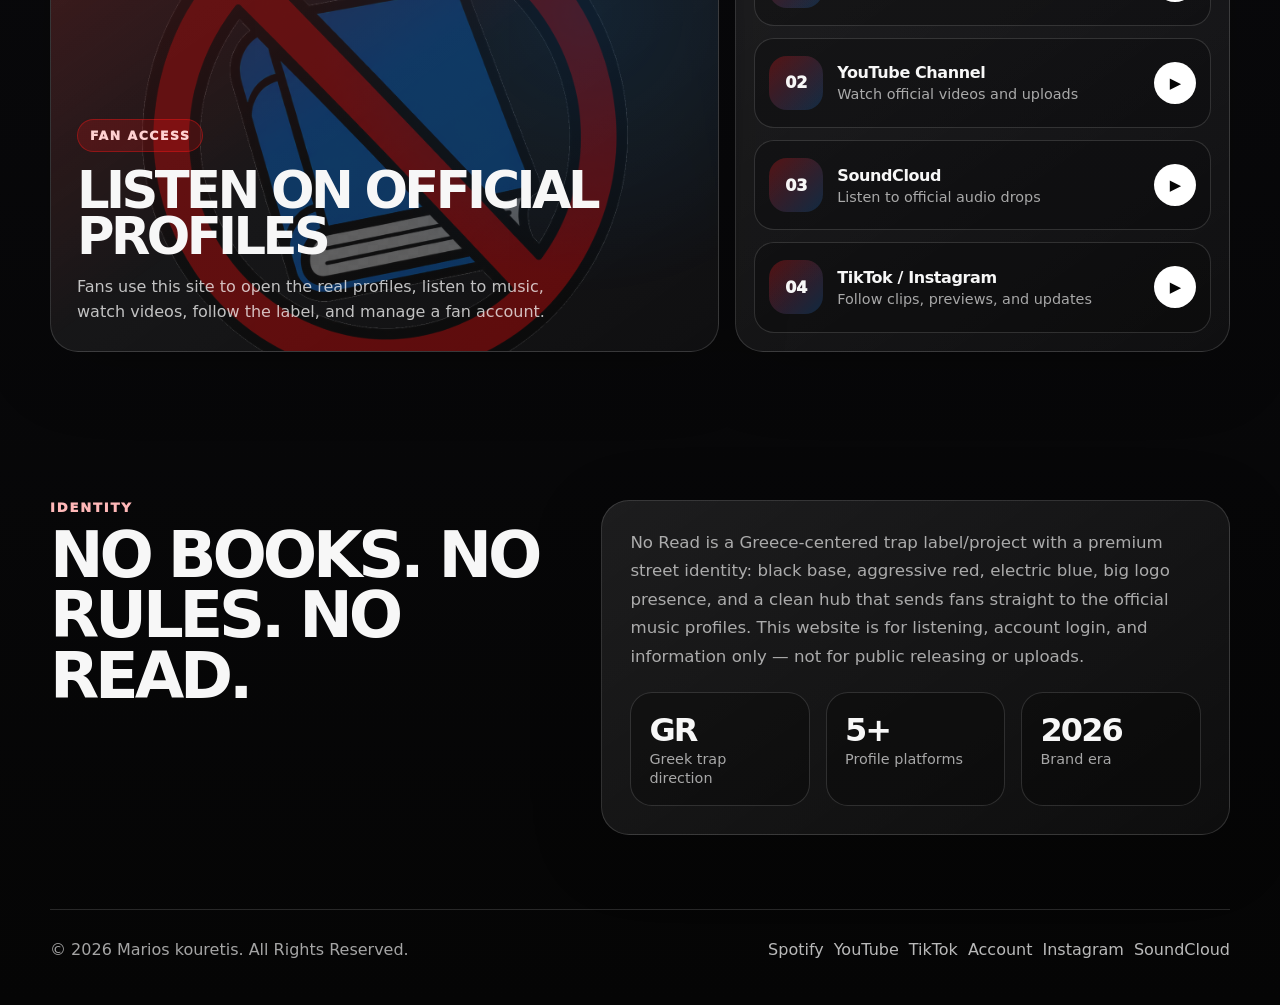
==== commit 68d401a1: "Merge branch 'main' of https://github.com/MARIONGames/no-read-site" ====
--- a/index.html
+++ b/index.html
@@ -3,8 +3,8 @@
 <head>
   <meta charset="UTF-8" />
   <meta name="viewport" content="width=device-width, initial-scale=1.0" />
-  <title>No Read Label — Official</title>
-  <meta name="description" content="No Read Label — Greek trap music label. Music, videos, listening links, about info, and fan accounts." />
+  <title>No Read — Official</title>
+  <meta name="description" content="No Read — Greek trap music label. Music, videos, listening links, about info, and fan accounts." />
   <style>
     :root {
       --bg: #050505;
@@ -845,7 +845,7 @@
     <nav class="nav" aria-label="Main navigation">
       <a class="brand" href="#top">
         <span class="brand-mark"><img src="assets/no-read-logo.png" alt="No Read logo"></span>
-        <span>No Read Label</span>
+        <span>No Read</span>
       </a>
 
       <div class="nav-links">
@@ -866,7 +866,7 @@
           <div class="eyebrow"><span class="pulse"></span> Greece-made trap label</div>
           <h1><span>No Read</span><span>Label</span></h1>
           <p class="hero-copy">
-            The official No Read Label listening hub — built for fans to find the real profiles, hear No Read songs, watch videos, create a fan account, and understand the brand. Upload access is locked to approved No Read roles only.
+            The official No Read listening hub — built for fans to find the real profiles, hear No Read songs, watch videos, create a fan account, and understand the brand. Upload access is locked to approved No Read roles only.
           </p>
           <div class="hero-actions">
             <a class="btn primary" href="#profiles">Open Profiles</a>
@@ -1008,7 +1008,7 @@
 
           <article class="about-panel">
             <p>
-              No Read Label is a Greece-centered trap label/project with a premium street identity: black base, aggressive red, electric blue, big logo presence, and a clean hub that sends fans straight to the official music profiles. This website is for listening, account login, and information only — not for public releasing or uploads.
+              No Read is a Greece-centered trap label/project with a premium street identity: black base, aggressive red, electric blue, big logo presence, and a clean hub that sends fans straight to the official music profiles. This website is for listening, account login, and information only — not for public releasing or uploads.
             </p>
 
             <div class="grid stats">
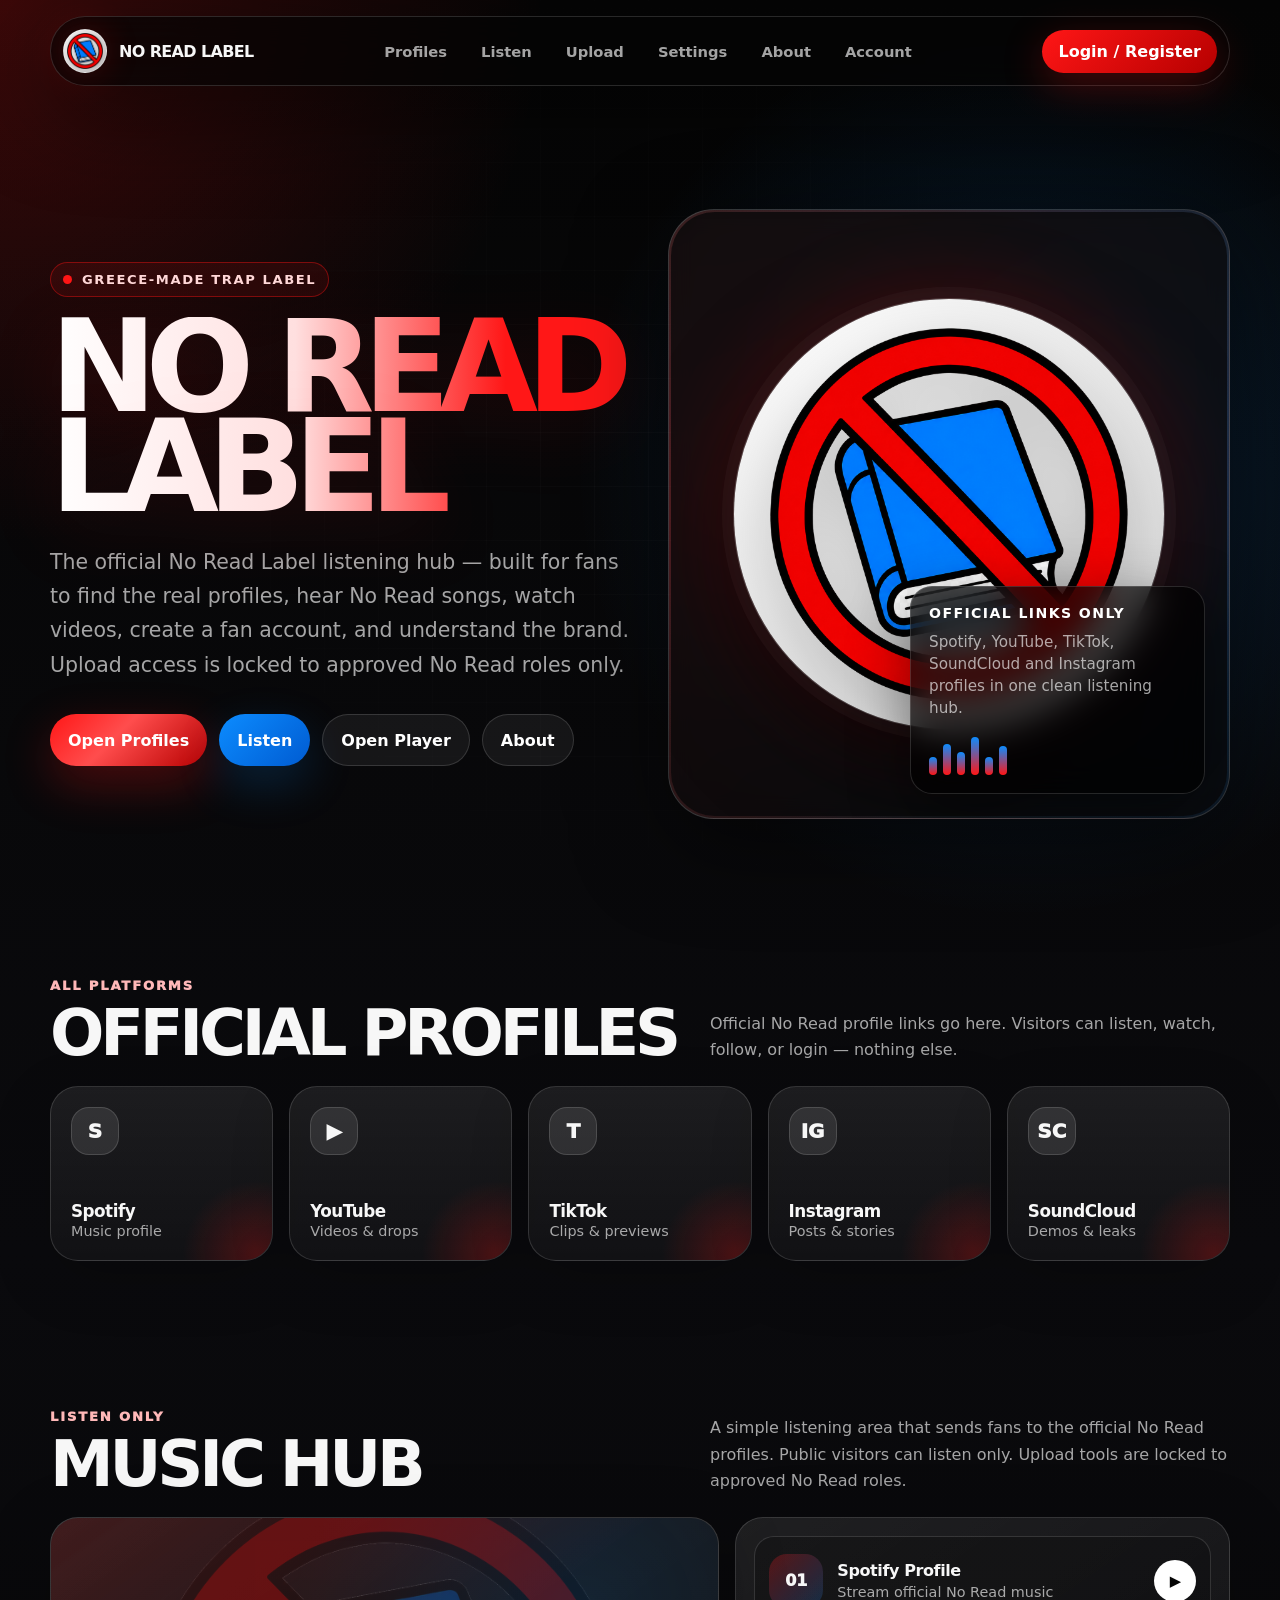
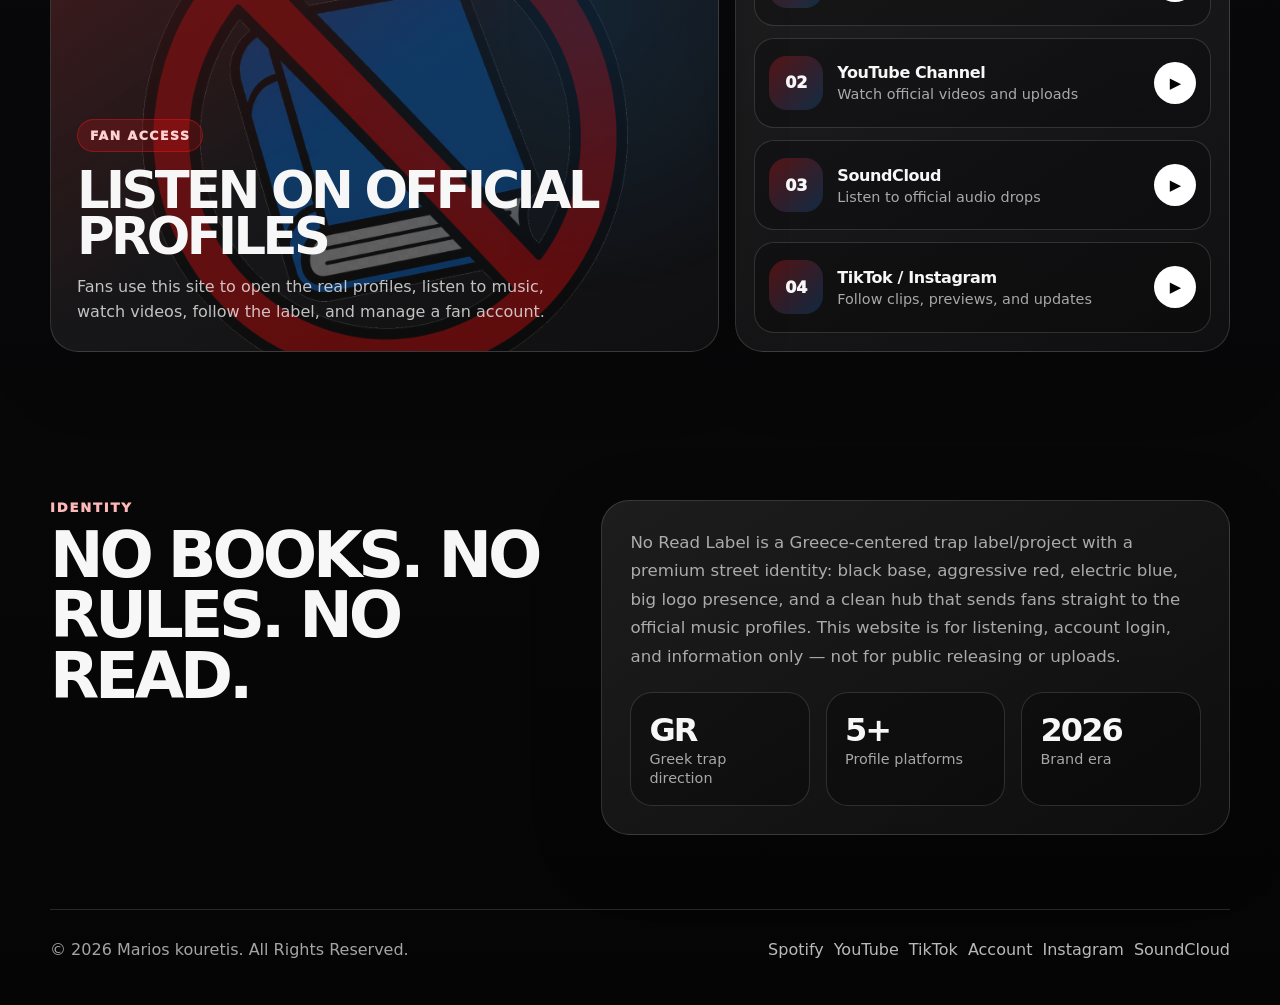
==== commit 8cec531c: "Add Android download server and download page" ====
--- a/index.html
+++ b/index.html
@@ -3,8 +3,8 @@
 <head>
   <meta charset="UTF-8" />
   <meta name="viewport" content="width=device-width, initial-scale=1.0" />
-  <title>No Read — Official</title>
-  <meta name="description" content="No Read — Greek trap music label. Music, videos, listening links, about info, and fan accounts." />
+  <title>No Read Label — Official</title>
+  <meta name="description" content="No Read Label — Greek trap music label. Music, videos, listening links, about info, and fan accounts." />
   <style>
     :root {
       --bg: #050505;
@@ -845,7 +845,7 @@
     <nav class="nav" aria-label="Main navigation">
       <a class="brand" href="#top">
         <span class="brand-mark"><img src="assets/no-read-logo.png" alt="No Read logo"></span>
-        <span>No Read</span>
+        <span>No Read Label</span>
       </a>
 
       <div class="nav-links">
@@ -853,6 +853,7 @@
         <a href="music.html">Listen</a>
         <a href="upload.html">Upload</a>
         <a href="settings.html">Settings</a>
+        <a id="androidDownloadNav" href="download.html" style="display:none">Android App</a>
         <a href="#about">About</a>
         <a id="navAccountLink" href="login.html">Account</a>
       </div>
@@ -866,7 +867,7 @@
           <div class="eyebrow"><span class="pulse"></span> Greece-made trap label</div>
           <h1><span>No Read</span><span>Label</span></h1>
           <p class="hero-copy">
-            The official No Read listening hub — built for fans to find the real profiles, hear No Read songs, watch videos, create a fan account, and understand the brand. Upload access is locked to approved No Read roles only.
+            The official No Read Label listening hub — built for fans to find the real profiles, hear No Read songs, watch videos, create a fan account, and understand the brand. Upload access is locked to approved No Read roles only.
           </p>
           <div class="hero-actions">
             <a class="btn primary" href="#profiles">Open Profiles</a>
@@ -1008,7 +1009,7 @@
 
           <article class="about-panel">
             <p>
-              No Read is a Greece-centered trap label/project with a premium street identity: black base, aggressive red, electric blue, big logo presence, and a clean hub that sends fans straight to the official music profiles. This website is for listening, account login, and information only — not for public releasing or uploads.
+              No Read Label is a Greece-centered trap label/project with a premium street identity: black base, aggressive red, electric blue, big logo presence, and a clean hub that sends fans straight to the official music profiles. This website is for listening, account login, and information only — not for public releasing or uploads.
             </p>
 
             <div class="grid stats">
@@ -1039,6 +1040,7 @@
           <a href="https://www.tiktok.com/@noreadlabel" target="_blank" rel="noopener noreferrer">TikTok</a>
           <a id="footerAccountLink" href="login.html">Account</a>
           <a href="https://www.instagram.com/noreadlabel/" target="_blank" rel="noopener noreferrer">Instagram</a>
+          <a id="androidDownloadFooter" href="download.html" style="display:none">Android App</a>
           <a href="#profiles">SoundCloud</a>
         </div>
       </div>
@@ -1051,6 +1053,13 @@
       const accountLink = document.getElementById('navAccountLink');
       const footerAccountLink = document.getElementById('footerAccountLink');
       const cta = document.getElementById('navAuthCta');
+
+      const androidNav = document.getElementById('androidDownloadNav');
+      const androidFooter = document.getElementById('androidDownloadFooter');
+      if (/Android/i.test(navigator.userAgent || '')) {
+        if (androidNav) androidNav.style.display = '';
+        if (androidFooter) androidFooter.style.display = '';
+      }
 
       const applyLoggedInUi = (user) => {
         const name = window.NoReadAuth.getDisplayName() || (user && (user.username || user.name || user.email)) || 'Account';
